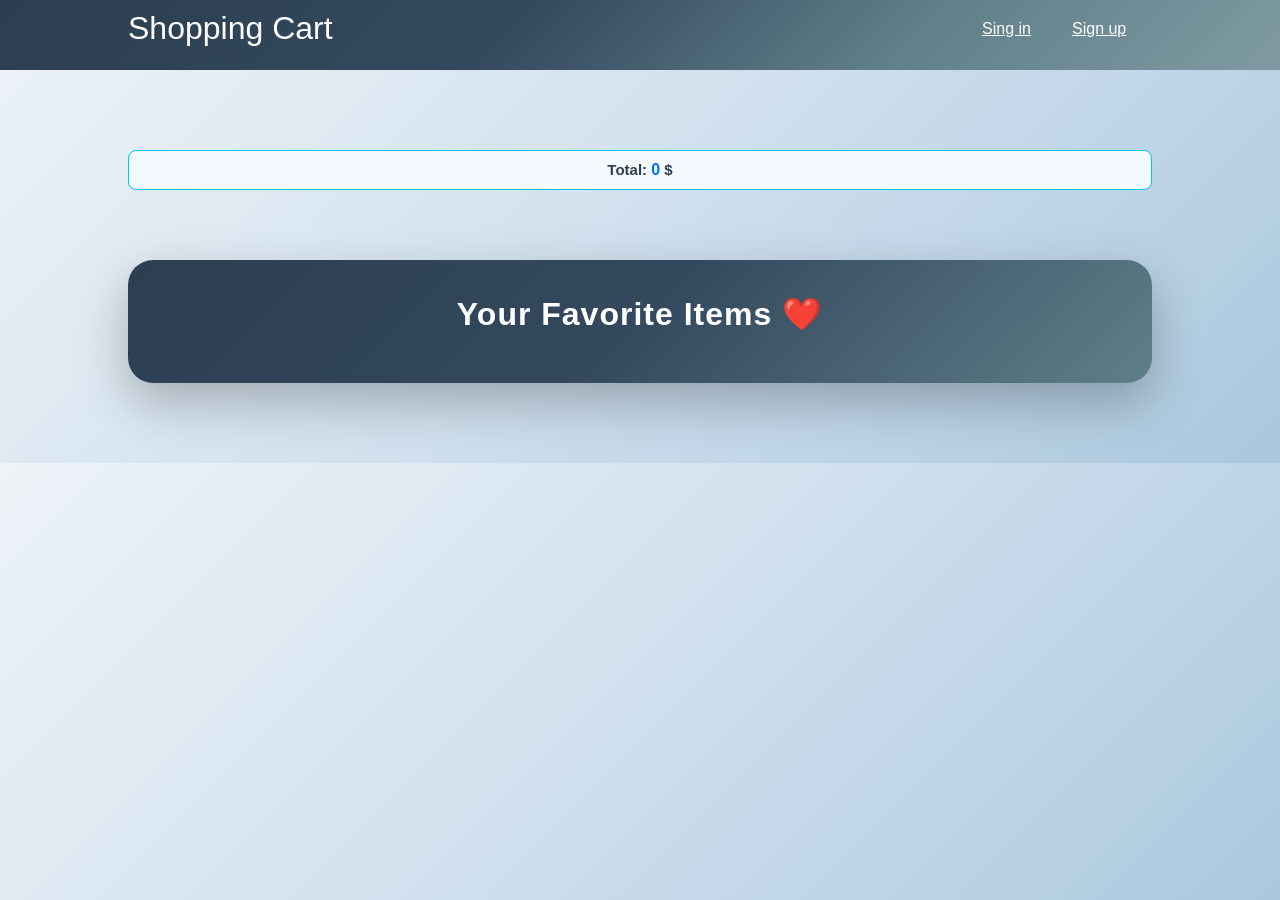
==== cartsproducts.html @ e79aaae5 "Java project" ====
<!DOCTYPE html>
<html lang="en">
<head>
    <meta charset="UTF-8">
    <meta name="viewport" content="width=device-width, initial-scale=1.0">
    <title>Document</title>
    <link rel="stylesheet" href="css/stylesheet.css"/>
    <link rel="stylesheet" href="css/all.css"/>
</head>
<body>
    <header>
         <div class="container">

             <div class="header-content">
                <a href="index.html" class="brand">Shopping Cart</a>

              <nav>
                  <ul id="links">
                      <li><a href="login.html">Sing in</a></li>
                      <li><a href="register.html">Sign up</a></li>
                  </ul>
                  <ul id="user_info">
                    <li><a href="#" id="user"></a></li>
                    <li class="shopping_cart" style="display: none;">
                        <i class="fas fa-shopping-cart"></i>
                        <span class="badge">0</span>

                        <div class="carts_products">
                            <p class="cart_title">Your Selection</p>
                             <div class="cart_items"></div>
                            <a href="cartsproducts.html">View All Products</a>
                        </div>
                    </li>
                    <li><a href="login.html" id="logout" style="margin: 0px 30px;">Log Out</a></li>
                  </ul>
              </nav>
             </div>
              
         </div>
    </header>




    <section class="home">
        <div class="container">
            <div class="products"> 

            </div>
            <div class="cart_total">
                 Total: <span id="total_price">0</span> $
            </div>
            <div class="fav_box">
                 <h2>Your Favorite Items ❤️</h2>
            </div>

<div class="products favorites_container"></div>
  </section>
















    <script src="https://cdn.jsdelivr.net/npm/jquery@3.5.1/dist/jquery.slim.min.js"></script>
    <script src="https://cdn.jsdelivr.net/npm/popper.js@1.16.1/dist/umd/popper.min.js"></script>
    <script src="https://cdn.jsdelivr.net/npm/bootstrap@4.6.1/dist/js/bootstrap.bundle.min.js"></script>
    <script src="js/cartsprouduct.js"></script>
    
</body>
</html>
---- css/stylesheet.css ----
* {
    margin: 0px;
    padding: 0px;
    box-sizing: border-box;
    
}
body{
    font-family: 'Franklin Gothic Medium', 'Arial Narrow', Arial, sans-serif;
    background: linear-gradient(
        135deg,
        #eef3f7 0%,
        #d6e4f0 40%,
        #c1d6e8 70%,
        #a9c7dd 100%
    );
}
.container {
    width: 80%;
    margin: auto;
}
header {
    height: 70px;
    background: linear-gradient(
        135deg,
        #2c3e50 0%,
        #34495e 40%,
        #5f7f89 70%,
        #7f9aa3 100%
    );
    padding: 10px 0;
}
.header-content{
    display: flex;
    justify-content: space-between;
    align-items: center;
}
.header-content  .brand {
    font-size: 32px;
    text-decoration: none;
    color: #fff;
}
nav ul {
    display: flex;
    list-style: none;
}
nav  li a {
    display: block;
    color: #fff;
    min-width: 80px;
    /* background-color: blue; */
    padding: 5px;
    margin: 0px 5px;
}

/* **********************form***************************** */


.section-form form  input[type="submit"]:hover {
    opacity: .5;
}

nav  ul#user_info {
    display: none;
}

.product_item {
    width: 300px;
    border: 1px solid #ddd;
    padding: 10px;
    
}

.product_item_img {
    width: 100%;
    height: 200px;      
    object-fit: cover;  
    display: block;
}
.color{
    width: 100%;
    height: 100vh;
    background:
        radial-gradient(circle at center, rgba(255,255,255,0.15) 0%, transparent 60%),
        linear-gradient(135deg, #2c3e50 0%, #34495e 40%, #5f7f89 70%, #7f9aa3 100%);
}

.section-form{
    min-width: 42%;
    min-height: 40%;
    margin: auto;
    border-radius: 30px;
    border: 1px solid #ddd;
    text-align: center;
    position: absolute;
    top: 50%;
    left: 50%;
    transform: translate(-50%,-50%);
    background-color: rgba(255, 255, 255, 0.08);
    backdrop-filter: blur(10px);
    box-shadow: 0 20px 40px rgba(0,0,0,0.3);
}
.section-form h2{
    font-size: 50px;
    letter-spacing: 2px;
    background: linear-gradient(90deg, #00c6ff, #0072ff);
    -webkit-background-clip: text;
    -webkit-text-fill-color: transparent;
    margin: 20px;
}
.section-form  form input {
    display:block;
    width:100%;
    margin: 10px 0px;
    height: 30px;
    border: 1px  solid #ddd;
    padding: 5px;
    font-family: 'Franklin Gothic Medium', 'Arial Narrow', Arial, sans-serif;
    outline: none;
}
nav li a{
    cursor: pointer;
    transition: 0.3s;
}

.color .section-form form p{
    margin-top: 20px;
    font-size: 18px;
    font-weight: 500;
}
.section-form form p a{
    text-decoration: none;
    color: #ffb703;         
    transition: 0.3s;
    display: inline-block;   
    font-weight: bold;
    margin-left: 2px;
    transition: all .5s;
}


.section-form form p a:hover{
    color: #00c6ff;
    text-decoration: underline;
    transform: scale(1.1);   
}

.carts_products {
    position: absolute;
    min-width:230px;
    transform: translate(0px,14px);
    right: 0px;
    background-color: #eaeaea;
    top: 56px;
    padding: 10px;
    border: 1px solid green;
    display: none;
}
.carts_products a {
   display: block;
   color: #000;
   margin: 4px 0;
   padding: 0;
   background-color: #00c6ff;
   color: #fff;
   text-align: center;
   text-decoration: none;
}
.shopping_cart{
    display: flex;
    justify-content: center;
    align-items: center;
    margin: 10px 15px;
    cursor: pointer;
}
.fas{
    font-size: 25px;
}
.badge{
    text-align: center;
    width: 20px;
    height: 20px;
    position: absolute;
    top: 2px;
    margin-left: 5px;
    background-color: red;
    border-radius: 50%;
}
nav ul {
    display: flex;
    align-items: center;
}

.product_item {
    width: 250px;
    margin-top: 5%;
    border-radius: 20px;
    overflow: hidden;
    border: none;
    background: #fff;
    box-shadow: 0 15px 30px rgba(0,0,0,0.1);
    transition: 0.3s;
}

.product_item:hover {
    transform: translateY(-8px);
    box-shadow: 0 20px 40px rgba(0,0,0,0.2);
}


.product_item_desc h2 {
    font-size: 20px;
    margin-bottom: 8px;
    color: #2c3e50;
}

.product_item_desc p {
    font-size: 14.5px;
    color: #555;
    margin-bottom: 8px;
}

.product_item_desc span {
    font-size: 14px;
    color: #0072ff;
    font-weight: bold;
}

.fav {
    font-size: 20px;
    cursor: pointer;
    transition: 0.3s;
    color: #888;
}

.fav:hover {
    color: red;
    transform: scale(1.2);
}



.add_to_cart {
    background: linear-gradient(90deg, #00c6ff, #0072ff);
    border: none;
    padding: 8px 15px;
    border-radius: 25px;
    color: #fff;
    cursor: pointer;
    font-weight: bold;
    transition: 0.3s;
}

.add_to_cart:hover {
    transform: scale(1.05);
    box-shadow: 0 5px 15px rgba(0,114,255,0.4);
}


.product_item_action {
    display: flex;
    justify-content: space-between;
    align-items: center;
    margin-top: 10px;
    
}

/* .products {
    width: 80%;
    display: grid;
    grid-template-columns: repeat(3, 1fr);
    gap: 50px;
    margin: 80px auto;

} */


.products {
    width: 100%;
    display: grid;
    grid-template-columns: repeat(auto-fit, minmax(300px, 1fr));
    gap: 30px;
    margin: 40px auto;
}
.product_item {
    width: 100%;
}
.carts_products div p{
    margin: 10px 0px;
}


.cart_items {
    max-height: 180px;
    overflow-y: auto;
    margin-bottom: 10px;
    
}

.cart_items p {
    margin: 6px 0;
    padding: 6px 10px;
    background: #f4f9ff;
    border-radius: 6px;
    font-size: 14px;
    transition: 0.3s;
}

.cart_items p:hover {
    background: #e1f0ff;
    cursor: pointer;
}
.cart_title {
    text-align: center;
    font-size: 18px;
    font-weight: bold;
    margin-bottom: 12px;
    padding-bottom: 8px;
    border-bottom: 2px solid #00c6ff;
    background: linear-gradient(90deg,#00c6ff,#0072ff);
    -webkit-background-clip: text;
    -webkit-text-fill-color: transparent;
    
}
.carts_products a {
    display: block;
    margin-top: 15px;
    padding: 10px;
    text-align: center;
    text-decoration: none;
    font-weight: 600;
    font-size: 14px;
    background: linear-gradient(90deg,#00c6ff,#0072ff);
    color: #fff;

    border-radius: 10px;
    transition: 0.3s ease;
}
.carts_products a:hover {
    transform: scale(1.05);
    box-shadow: 0 8px 20px rgba(0,114,255,0.4);
}
#user {
    padding: 6px 14px;
    border-radius: 20px;
    background: rgba(255,255,255,0.15);
    backdrop-filter: blur(5px);
    font-weight: 600;
    font-size: 16px;
    letter-spacing: 0.5px;
    text-decoration: none;
    color: #fff;
    transition: 0.3s;
}
#user:hover {
    background: rgba(255,255,255,0.25);
    transform: scale(1.05);
}

#logout {
    padding: 6px 14px;
    border-radius: 20px;
    background: #ff4d4d;
    color: #fff;
    font-weight: 600;
    font-size: 14px;
    transition: 0.3s;
    text-decoration: none;
}
#logout:hover {
    background: #ff4d4d;
    color: #fff;
    box-shadow: 0 5px 15px rgba(255,0,0,0.4);
    transform: scale(1.05);
    
}
.search_container {
    width: 60%;
    margin: 60px auto 20px ;
    text-align: center;
}

.search_title {
    font-size: 30px;
    margin-bottom: 20px;
    font-weight: 700;
    background: linear-gradient(#00c6ff,#0072ff);
    -webkit-background-clip: text;
    -webkit-text-fill-color: transparent;
}

.search_box {
    display: flex;
    justify-content: center;
    gap: 10px;
}

#search_input {
    width: 60%;
    padding: 12px 15px;
    border-radius: 25px;
    border: 1px solid #ddd;
    outline: none;
    font-size: 14px;
    transition: 0.3s;
}

/* #search_input:focus {
    border-color: #0072ff;
    box-shadow: 0 0 10px rgba(0,114,255,0.3);
} */

#search_btn {
    padding: 12px 25px;
    border-radius: 25px;
    border: none;
    cursor: pointer;
    font-weight: 600;
    color: #fff;
    background: linear-gradient(#00c6ff,#0072ff);
    transition: 0.3s;
}

#search_btn:hover {
    transform: scale(1.05);
    box-shadow: 0 8px 20px rgba(0,114,255,0.4);
}

.cart_total {
    margin-top: 10px;
    padding: 10px;
    background: #f4f9ff;
    border-radius: 8px;
    font-weight: bold;
    text-align: center;
    font-size: 15px;
    color: #2c3e50;
    border: 1px solid #00c6ff;
}

#total_price {
    color: #0072ff;
    font-size: 16px;
}


.fav_box{
    width: 100%;
    margin: 70px auto 40px auto;
    padding: 35px 20px;
    border-radius: 25px;
    background: linear-gradient(135deg, #2c3e50, #34495e, #5f7f89);
    box-shadow: 0 20px 50px rgba(0,0,0,0.25);
    text-align: center;
    position: relative;
    overflow: hidden;
}



.fav_box h2{
    font-size: 32px;
    font-weight: 700;
    color: #ffffff;
    letter-spacing: 1px;
    margin-bottom: 15px;
}
.red-heart{
    color: red;
    font-size: 20px;
    cursor: pointer;
    transition: 0.3s;
}
.price_row{
    display: flex;
    justify-content: space-between;
    align-items: center;
}

.price_row span{
    font-size: 14px;
    color: #0072ff;
    font-weight: bold;
}

.red-heart{
    color: red;
    cursor: pointer;
    transition: 0.3s;
}

.red-heart:hover{
    transform: scale(1.2);
}
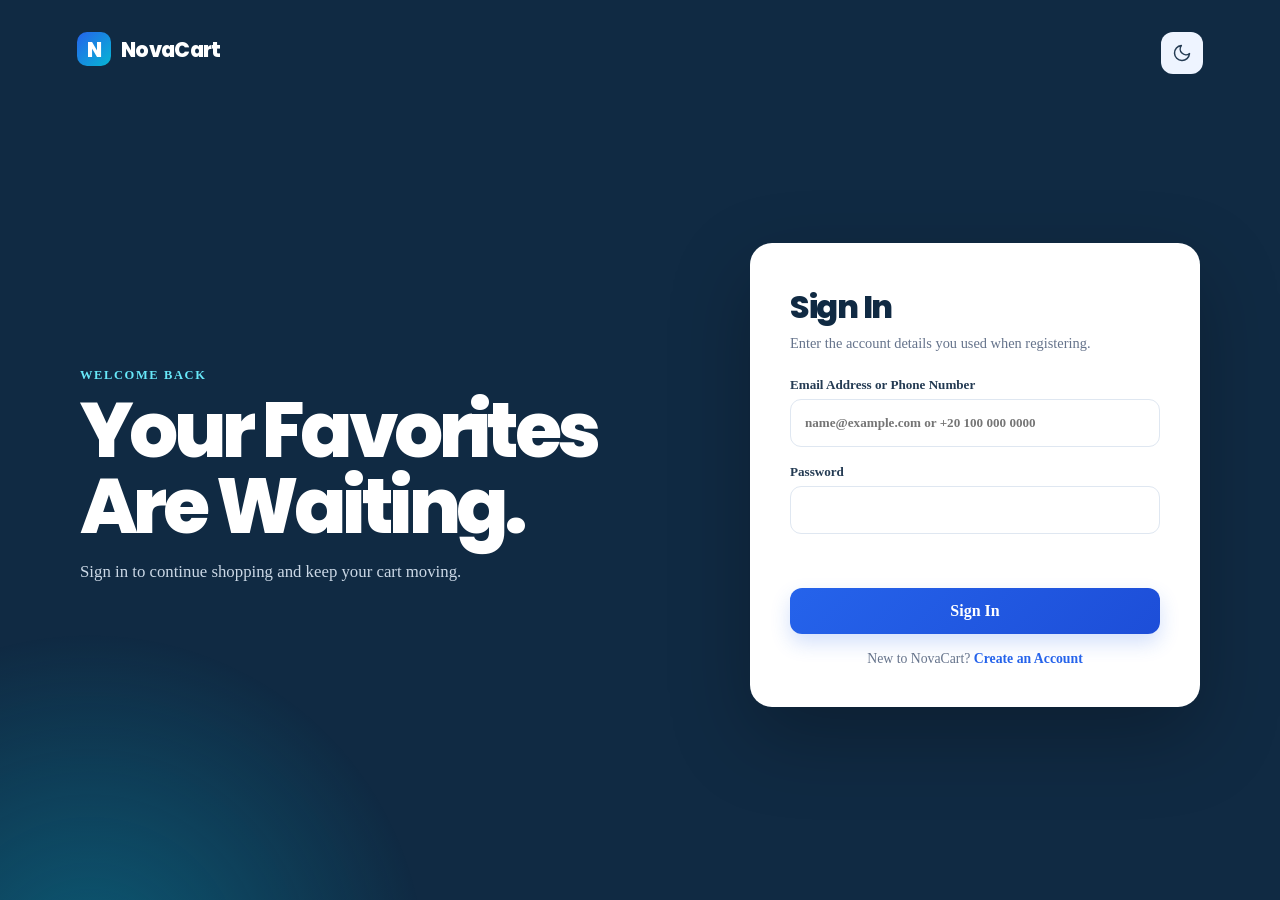
==== commit c64cbd8c: "Add professional dark mode and UI improvements" ====
--- a/cartsproducts.html
+++ b/cartsproducts.html
@@ -3,79 +3,43 @@
 <head>
     <meta charset="UTF-8">
     <meta name="viewport" content="width=device-width, initial-scale=1.0">
-    <title>Document</title>
-    <link rel="stylesheet" href="css/stylesheet.css"/>
-    <link rel="stylesheet" href="css/all.css"/>
+    <title>Your cart | NovaCart</title>
+    <link rel="stylesheet" href="css/stylesheet.css">
+    <script>!function(){try{"dark"===localStorage.getItem("novacart-theme")&&document.documentElement.setAttribute("data-theme","dark")}catch(e){}}();</script>
 </head>
 <body>
-    <header>
-         <div class="container">
-
-             <div class="header-content">
-                <a href="index.html" class="brand">Shopping Cart</a>
-
-              <nav>
-                  <ul id="links">
-                      <li><a href="login.html">Sing in</a></li>
-                      <li><a href="register.html">Sign up</a></li>
-                  </ul>
-                  <ul id="user_info">
-                    <li><a href="#" id="user"></a></li>
-                    <li class="shopping_cart" style="display: none;">
-                        <i class="fas fa-shopping-cart"></i>
-                        <span class="badge">0</span>
-
-                        <div class="carts_products">
-                            <p class="cart_title">Your Selection</p>
-                             <div class="cart_items"></div>
-                            <a href="cartsproducts.html">View All Products</a>
-                        </div>
-                    </li>
-                    <li><a href="login.html" id="logout" style="margin: 0px 30px;">Log Out</a></li>
-                  </ul>
-              </nav>
-             </div>
-              
-         </div>
+    <header class="site-header">
+        <div class="container header-content">
+            <a href="index.html" class="brand"><span>N</span>NovaCart</a>
+            <nav aria-label="Main navigation">
+                <ul id="links"><li><a href="login.html">Sign In</a></li><li><a class="button button-small" href="register.html">Create Account</a></li></ul>
+                <ul id="user_info" hidden><li><span class="user-greeting">Hello, <b id="user"></b></span></li><li><a href="wishlist.html">Wishlist</a></li><li><a href="#" id="logout">Log Out</a></li></ul>
+                <button type="button" id="theme_toggle" class="theme-toggle" aria-label="Switch to dark mode" aria-pressed="false"><svg class="icon-moon" aria-hidden="true" viewBox="0 0 24 24"><path d="M21 12.79A9 9 0 1 1 11.21 3 7 7 0 0 0 21 12.79z"/></svg><svg class="icon-sun" aria-hidden="true" viewBox="0 0 24 24"><circle cx="12" cy="12" r="5"/><path d="M12 1v2M12 21v2M4.22 4.22l1.42 1.42M18.36 18.36l1.42 1.42M1 12h2M21 12h2M4.22 19.78l1.42-1.42M18.36 5.64l1.42-1.42"/></svg></button>
+                <div class="shopping_cart"><a class="cart-button" href="cartsproducts.html" aria-label="View cart"><svg aria-hidden="true" viewBox="0 0 24 24"><path d="M3 3h2l2.1 10.1a2 2 0 0 0 2 1.6h7.8a2 2 0 0 0 2-1.6L20 7H6M9 20a1 1 0 1 0 0-2 1 1 0 0 0 0 2Zm8 0a1 1 0 1 0 0-2 1 1 0 0 0 0 2Z"/></svg><span class="badge">0</span></a></div>
+            </nav>
+        </div>
     </header>
 
-
-
-
-    <section class="home">
-        <div class="container">
-            <div class="products"> 
-
-            </div>
-            <div class="cart_total">
-                 Total: <span id="total_price">0</span> $
-            </div>
-            <div class="fav_box">
-                 <h2>Your Favorite Items ❤️</h2>
-            </div>
-
-<div class="products favorites_container"></div>
-  </section>
-
-
-
-
-
-
-
-
-
-
-
-
-
-
-
-
-    <script src="https://cdn.jsdelivr.net/npm/jquery@3.5.1/dist/jquery.slim.min.js"></script>
-    <script src="https://cdn.jsdelivr.net/npm/popper.js@1.16.1/dist/umd/popper.min.js"></script>
-    <script src="https://cdn.jsdelivr.net/npm/bootstrap@4.6.1/dist/js/bootstrap.bundle.min.js"></script>
+    <main class="container page-main">
+        <div class="page-heading"><span class="eyebrow">Review Your Order</span><h1>Shopping Cart</h1><p>Adjust quantities or remove items before checkout.</p></div>
+        <div class="cart-layout">
+            <section id="cart_items_page" class="cart-list" aria-label="Cart items"></section>
+            <aside class="order-summary">
+                <h2>Order Summary</h2>
+                <div><span>Subtotal</span><strong id="summary_subtotal">EGP 0</strong></div>
+                <div><span>Delivery</span><strong id="summary_shipping">Free</strong></div>
+                <div class="summary-total"><span>Total</span><strong id="summary_total">EGP 0</strong></div>
+                <a id="checkout_link" class="button button-full" href="checkout.html">Proceed to Checkout</a>
+                <a class="text-link" href="index.html">← Continue shopping</a>
+            </aside>
+        </div>
+        <section class="favorites-section">
+            <div class="section-heading"><div><span class="eyebrow">Saved for Later</span><h2>Your Favorites</h2></div></div>
+            <div id="favorites_container" class="products"></div>
+        </section>
+    </main>
+    <script src="js/store.js"></script>
     <script src="js/cartsprouduct.js"></script>
-    
+    <script src="js/theme.js"></script>
 </body>
-</html>+</html>
--- a/css/stylesheet.css
+++ b/css/stylesheet.css
@@ -1,494 +1,2476 @@
+@import url("https://fonts.googleapis.com/css2?family=Inter:wght@400;500;600;700;800&family=Poppins:wght@600;700;800&display=swap");
+
+/* ==========================================================================
+   Design tokens
+   ========================================================================== */
+body{
+    font-family: "Inter", sans-serif;
+}
+
+h1,h2,h3,h4,h5,h6{
+    font-family: "Manrope", sans-serif;
+    font-weight: 800;
+}
+:root {
+    /* Color palette */
+    --color-navy: #102a43;
+    --color-navy-light: #243b53;
+    --color-blue: #2563eb;
+    --color-blue-dark: #1d4ed8;
+    --color-cyan: #06b6d4;
+    --color-cream: #f8fafc;
+    --color-white: #ffffff;
+    --color-text: #172033;
+    --color-muted: #65738b;
+    --color-border: #dfe7f1;
+    --color-success: #15803d;
+    --color-danger: #c24141;
+    --color-rating: #b7791f;
+    --color-footer: #0b1f33;
+    --color-light-blue: #eef4ff;
+    --color-image-background: #eaf0f6;
+    --color-subtle-background: #f4f7fa;
+    --color-subtle-border: #edf2f7;
+
+    /* Spacing scale */
+    --space-1: 4px;
+    --space-2: 8px;
+    --space-3: 12px;
+    --space-4: 16px;
+    --space-5: 20px;
+    --space-6: 24px;
+    --space-7: 28px;
+    --space-8: 32px;
+    --space-10: 40px;
+    --space-20: 80px;
+
+    /* Border radii */
+    --radius-xs: 7px;
+    --radius-control: 9px;
+    --radius-sm: 10px;
+    --radius-field: 11px;
+    --radius-md: 12px;
+    --radius-lg: 16px;
+    --radius-card: 18px;
+    --radius-wide: 20px;
+    --radius-auth: 22px;
+    --radius-xl: 24px;
+    --radius-pill: 999px;
+
+    /* Effects */
+    --shadow-card: 0 8px 28px rgba(15, 42, 67, 0.05);
+    --shadow-elevated: 0 18px 50px rgba(15, 42, 67, 0.1);
+    --shadow-button: 0 9px 20px rgba(37, 99, 235, 0.2);
+    --shadow-button-hover: 0 13px 25px rgba(37, 99, 235, 0.25);
+    --transition-fast: 0.2s ease;
+    --transition-medium: 0.25s ease;
+}
+
+/* ==========================================================================
+   Reset and base styles
+   ========================================================================== */
 
 * {
-    margin: 0px;
-    padding: 0px;
     box-sizing: border-box;
-    
-}
-body{
-    font-family: 'Franklin Gothic Medium', 'Arial Narrow', Arial, sans-serif;
-    background: linear-gradient(
-        135deg,
-        #eef3f7 0%,
-        #d6e4f0 40%,
-        #c1d6e8 70%,
-        #a9c7dd 100%
-    );
-}
+    margin: 0;
+    padding: 0;
+}
+
+[hidden] {
+    display: none !important;
+}
+
+html {
+    scroll-behavior: smooth;
+}
+
+body {
+    min-height: 100vh;
+    font-family: Inter, ui-sans-serif, system-ui, -apple-system, BlinkMacSystemFont, "Segoe UI", sans-serif;
+    line-height: 1.6;
+    color: var(--color-text);
+    background: var(--color-cream);
+}
+
+h1,
+h2,
+h3,
+h4,
+h5,
+h6,
+.brand {
+    font-family: Poppins, Inter, ui-sans-serif, system-ui, sans-serif;
+    letter-spacing: -0.025em;
+}
+
+body,
+button,
+input,
+select {
+    font: inherit;
+}
+
+button,
+a {
+    -webkit-tap-highlight-color: transparent;
+}
+
+a {
+    color: inherit;
+    text-decoration: none;
+}
+
+img {
+    display: block;
+    max-width: 100%;
+}
+
+button {
+    cursor: pointer;
+}
+
+:focus-visible {
+    outline: 3px solid rgba(37, 99, 235, 0.35);
+    outline-offset: 3px;
+}
+
 .container {
-    width: 80%;
-    margin: auto;
-}
-header {
-    height: 70px;
-    background: linear-gradient(
-        135deg,
-        #2c3e50 0%,
-        #34495e 40%,
-        #5f7f89 70%,
-        #7f9aa3 100%
-    );
-    padding: 10px 0;
-}
-.header-content{
-    display: flex;
+    width: min(1180px, calc(100% - 40px));
+    margin-inline: auto;
+}
+
+.sr-only {
+    position: absolute;
+    width: 1px;
+    height: 1px;
+    overflow: hidden;
+    clip: rect(0, 0, 0, 0);
+}
+
+/* ==========================================================================
+   Shared components
+   ========================================================================== */
+
+.button {
+    display: inline-flex;
+    align-items: center;
+    justify-content: center;
+    min-height: 46px;
+    padding: 11px var(--space-5);
+    font-weight: 750;
+    color: var(--color-white);
+    background: linear-gradient(135deg, var(--color-blue), var(--color-blue-dark));
+    border: 0;
+    border-radius: var(--radius-md);
+    box-shadow: var(--shadow-button);
+    transition:
+        transform var(--transition-fast),
+        box-shadow var(--transition-fast),
+        opacity var(--transition-fast);
+}
+
+.button:hover {
+    box-shadow: var(--shadow-button-hover);
+    transform: translateY(-2px);
+}
+
+.button-small {
+    min-height: 39px;
+    padding: var(--space-2) 14px;
+    font-size: 0.88rem;
+    border-radius: var(--radius-sm);
+}
+
+.button-small:hover {
+    color: var(--color-white);
+}
+
+.button-large {
+    min-height: 54px;
+    padding: 14px var(--space-6);
+}
+
+.button-full {
+    width: 100%;
+}
+
+.button-secondary {
+    color: var(--color-blue);
+    background: var(--color-white);
+    border: 1px solid #bcd0fa;
+    box-shadow: none;
+}
+
+.button.disabled {
+    pointer-events: none;
+    opacity: 0.5;
+}
+
+.text-link {
+    font-weight: 700;
+    color: var(--color-blue);
+}
+
+.eyebrow {
+    display: block;
+    margin-bottom: 10px;
+    font-size: 0.78rem;
+    font-weight: 850;
+    letter-spacing: 0.13em;
+    text-transform: uppercase;
+    color: var(--color-blue);
+}
+
+input,
+select {
+    width: 100%;
+    min-height: 48px;
+    padding: 11px 14px;
+    color: var(--color-text);
+    background: var(--color-white);
+    border: 1px solid var(--color-border);
+    border-radius: var(--radius-field);
+    outline: none;
+    transition:
+        border var(--transition-fast),
+        box-shadow var(--transition-fast);
+}
+
+input:focus,
+select:focus {
+    border-color: var(--color-blue);
+    box-shadow: 0 0 0 4px rgba(37, 99, 235, 0.1);
+}
+
+.empty-state {
+    grid-column: 1 / -1;
+    padding: 70px 30px;
+    text-align: center;
+    background: var(--color-white);
+    border: 1px dashed #cbd5e1;
+    border-radius: var(--radius-card);
+}
+
+.empty-state h2,
+.empty-state h3 {
+    margin-bottom: 7px;
+    color: var(--color-navy);
+}
+
+.empty-state p {
+    margin-bottom: 22px;
+    color: var(--color-muted);
+}
+
+.empty-state.compact {
+    padding: 35px;
+}
+
+.empty-state.compact p {
+    margin: 0;
+}
+
+/* ==========================================================================
+   Header and navigation
+   ========================================================================== */
+
+.site-header {
+    position: sticky;
+    z-index: 50;
+    top: 0;
+    background: rgba(255, 255, 255, 0.92);
+    border-bottom: 1px solid rgba(223, 231, 241, 0.8);
+    backdrop-filter: blur(16px);
+}
+
+.header-content {
+    display: flex;
+    align-items: center;
     justify-content: space-between;
+    min-height: 74px;
+    gap: var(--space-6);
+}
+
+.brand {
+    display: inline-flex;
     align-items: center;
-}
-.header-content  .brand {
-    font-size: 32px;
-    text-decoration: none;
-    color: #fff;
-}
+    gap: 10px;
+    font-size: 1.28rem;
+    font-weight: 800;
+    letter-spacing: -0.03em;
+    color: var(--color-navy);
+}
+
+.brand span {
+    display: grid;
+    place-items: center;
+    width: 34px;
+    height: 34px;
+    color: var(--color-white);
+    background: linear-gradient(135deg, var(--color-blue), var(--color-cyan));
+    border-radius: var(--radius-sm);
+}
+
+nav,
 nav ul {
     display: flex;
+    align-items: center;
+    gap: var(--space-5);
+}
+
+nav ul {
     list-style: none;
 }
-nav  li a {
-    display: block;
-    color: #fff;
-    min-width: 80px;
-    /* background-color: blue; */
-    padding: 5px;
-    margin: 0px 5px;
-}
-
-/* **********************form***************************** */
-
-
-.section-form form  input[type="submit"]:hover {
-    opacity: .5;
-}
-
-nav  ul#user_info {
-    display: none;
-}
-
-.product_item {
-    width: 300px;
-    border: 1px solid #ddd;
-    padding: 10px;
-    
-}
-
-.product_item_img {
-    width: 100%;
-    height: 200px;      
-    object-fit: cover;  
-    display: block;
-}
-.color{
-    width: 100%;
-    height: 100vh;
-    background:
-        radial-gradient(circle at center, rgba(255,255,255,0.15) 0%, transparent 60%),
-        linear-gradient(135deg, #2c3e50 0%, #34495e 40%, #5f7f89 70%, #7f9aa3 100%);
-}
-
-.section-form{
-    min-width: 42%;
-    min-height: 40%;
-    margin: auto;
-    border-radius: 30px;
-    border: 1px solid #ddd;
-    text-align: center;
-    position: absolute;
-    top: 50%;
-    left: 50%;
-    transform: translate(-50%,-50%);
-    background-color: rgba(255, 255, 255, 0.08);
-    backdrop-filter: blur(10px);
-    box-shadow: 0 20px 40px rgba(0,0,0,0.3);
-}
-.section-form h2{
-    font-size: 50px;
-    letter-spacing: 2px;
-    background: linear-gradient(90deg, #00c6ff, #0072ff);
-    -webkit-background-clip: text;
-    -webkit-text-fill-color: transparent;
-    margin: 20px;
-}
-.section-form  form input {
-    display:block;
-    width:100%;
-    margin: 10px 0px;
-    height: 30px;
-    border: 1px  solid #ddd;
-    padding: 5px;
-    font-family: 'Franklin Gothic Medium', 'Arial Narrow', Arial, sans-serif;
-    outline: none;
-}
-nav li a{
-    cursor: pointer;
-    transition: 0.3s;
-}
-
-.color .section-form form p{
-    margin-top: 20px;
-    font-size: 18px;
-    font-weight: 500;
-}
-.section-form form p a{
-    text-decoration: none;
-    color: #ffb703;         
-    transition: 0.3s;
-    display: inline-block;   
-    font-weight: bold;
-    margin-left: 2px;
-    transition: all .5s;
-}
-
-
-.section-form form p a:hover{
-    color: #00c6ff;
-    text-decoration: underline;
-    transform: scale(1.1);   
+
+nav a {
+    font-size: 0.92rem;
+    font-weight: 650;
+    color: var(--color-navy-light);
+}
+
+nav a:hover {
+    color: var(--color-blue);
+}
+
+.user-greeting {
+    font-size: 0.9rem;
+    white-space: nowrap;
+    color: var(--color-muted);
+}
+
+.shopping_cart {
+    position: relative;
+}
+
+.cart-button {
+    display: inline-flex;
+    align-items: center;
+    min-height: 42px;
+    gap: var(--space-2);
+    padding: var(--space-2) 14px;
+    font-weight: 750;
+    color: var(--color-navy);
+    background: var(--color-light-blue);
+    border: 0;
+    border-radius: var(--radius-md);
+    transition: color var(--transition-fast), background var(--transition-fast), transform var(--transition-fast);
+}
+
+.cart-button:hover {
+    color: var(--color-blue);
+    background: #e0eaff;
+    transform: translateY(-1px);
+}
+
+.cart-button svg {
+    width: 22px;
+    height: 22px;
+    fill: none;
+    stroke: currentColor;
+    stroke-linecap: round;
+    stroke-linejoin: round;
+    stroke-width: 1.8;
+}
+
+.badge {
+    display: grid;
+    place-items: center;
+    min-width: 23px;
+    height: 23px;
+    padding-inline: 5px;
+    font-size: 0.75rem;
+    color: var(--color-white);
+    background: var(--color-blue);
+    border-radius: var(--radius-pill);
 }
 
 .carts_products {
     position: absolute;
-    min-width:230px;
-    transform: translate(0px,14px);
-    right: 0px;
-    background-color: #eaeaea;
-    top: 56px;
-    padding: 10px;
-    border: 1px solid green;
-    display: none;
-}
-.carts_products a {
-   display: block;
-   color: #000;
-   margin: 4px 0;
-   padding: 0;
-   background-color: #00c6ff;
-   color: #fff;
-   text-align: center;
-   text-decoration: none;
-}
-.shopping_cart{
+    top: calc(100% + 13px);
+    right: 0;
+    width: min(350px, calc(100vw - 30px));
+    padding: 18px;
+    visibility: hidden;
+    opacity: 0;
+    background: var(--color-white);
+    border: 1px solid var(--color-border);
+    border-radius: var(--radius-lg);
+    box-shadow: var(--shadow-elevated);
+    transform: translateY(-8px);
+    transition: var(--transition-fast);
+}
+
+.carts_products.open {
+    visibility: visible;
+    opacity: 1;
+    transform: translateY(0);
+}
+
+.mini-cart-header,
+.mini-cart-item {
+    display: flex;
+    justify-content: space-between;
+    gap: var(--space-4);
+}
+
+.mini-cart-header {
+    padding-bottom: var(--space-3);
+    border-bottom: 1px solid var(--color-border);
+}
+
+.mini-cart-item {
+    padding: 10px 0;
+    font-size: 0.88rem;
+    color: var(--color-muted);
+    border-bottom: 1px solid var(--color-subtle-border);
+}
+
+.empty-mini-cart {
+    padding: var(--space-5) 0;
+    text-align: center;
+    color: var(--color-muted);
+}
+
+.carts_products .button {
+    width: 100%;
+    margin-top: 14px;
+}
+.cart_items{
+    max-height: 320px;
+    overflow-y: auto;
+    overflow-x: hidden;
+    display: flex;
+    flex-direction: column;
+    gap: 10px;
+}
+
+.carts_products{
+    max-height: 450px;
+}
+
+/* ==========================================================================
+   Hero
+   ========================================================================== */
+
+.hero {
+    position: relative;
+    overflow: hidden;
+    color: var(--color-white);
+    background: var(--color-navy);
+}
+
+.hero::after {
+    content: "";
+    position: absolute;
+    top: -280px;
+    right: -140px;
+    width: 540px;
+    height: 540px;
+    background: radial-gradient(circle, rgba(6, 182, 212, 0.35), transparent 68%);
+}
+
+.hero-content {
+    position: relative;
+    z-index: 1;
+    display: grid;
+    grid-template-columns: 1.4fr 0.7fr;
+    align-items: center;
+    min-height: 520px;
+    gap: var(--space-20);
+    padding-block: var(--space-20);
+}
+
+.hero h1 {
+    max-width: 780px;
+    margin-bottom: var(--space-5);
+    font-family: Poppins, Inter, sans-serif;
+    font-size: clamp(2.75rem, 5.4vw, 5rem);
+    font-weight: 800;
+    line-height: 1.04;
+    letter-spacing: -0.05em;
+}
+
+.hero h1 span {
+    color: #a5f3fc;
+}
+
+.hero h1{
+    font-family: "Poppins", sans-serif;
+    font-size: clamp(3.3rem, 6vw, 5.8rem);
+    font-weight: 800;
+    line-height: .95;
+    letter-spacing: -3px;
+    color: #fff;
+    margin-bottom: 22px;
+    text-wrap: balance;
+}
+
+.hero h1 span{
+    display: inline-block;
+    color: #4fd8ff;
+    font-weight: 800;
+}
+
+.hero p{
+    max-width: 620px;
+    font-size: 1.12rem;
+    line-height: 1.8;
+    color: rgba(255,255,255,.82);
+    font-weight: 400;
+}
+.hero .eyebrow {
+    color: #67e8f9;
+}
+
+.hero-trust {
+    display: flex;
+    flex-wrap: wrap;
+    gap: var(--space-5);
+    margin-top: var(--space-7);
+    font-size: 0.85rem;
+    color: #cbd8e6;
+}
+
+.hero-card {
+    padding: var(--space-8);
+    background: linear-gradient(145deg, rgba(255, 255, 255, 0.14), rgba(255, 255, 255, 0.05));
+    border: 1px solid rgba(255, 255, 255, 0.2);
+    border-radius: var(--radius-xl);
+    backdrop-filter: blur(10px);
+}
+
+.hero-card > span {
+    display: inline-block;
+    padding: 5px 10px;
+    font-size: 0.72rem;
+    font-weight: 800;
+    text-transform: uppercase;
+    color: #a5f3fc;
+    background: rgba(6, 182, 212, 0.15);
+    border-radius: var(--radius-wide);
+}
+
+.hero-card > strong {
+    display: block;
+    margin-top: var(--space-6);
+    font-size: 1.7rem;
+}
+
+.hero-card p {
+    margin: var(--space-2) 0 var(--space-7);
+    font-size: 0.95rem;
+}
+
+.hero-stat {
+    display: flex;
+    align-items: center;
+    gap: var(--space-3);
+    padding-top: var(--space-5);
+    border-top: 1px solid rgba(255, 255, 255, 0.15);
+}
+
+.hero-stat b {
+    font-size: 2.1rem;
+}
+
+.hero-stat small {
+    line-height: 1.25;
+    color: #cbd8e6;
+}
+
+/* ==========================================================================
+   Product catalog and cards
+   ========================================================================== */
+
+.shop-section,
+.page-main {
+    padding-block: 70px 90px;
+}
+
+.section-heading {
+    display: flex;
+    align-items: end;
+    justify-content: space-between;
+    gap: 25px;
+    margin-bottom: var(--space-7);
+}
+
+.section-heading h2,
+.page-heading h1 {
+    font-size: clamp(1.9rem, 4vw, 2.8rem);
+    line-height: 1.15;
+    letter-spacing: -0.04em;
+    color: var(--color-navy);
+}
+
+.result-count,
+.page-heading p {
+    color: var(--color-muted);
+}
+
+.filters {
+    display: grid;
+    grid-template-columns: 1fr 220px 220px;
+    gap: var(--space-3);
+    margin-bottom: 30px;
+}
+
+.products {
+    display: grid;
+    grid-template-columns: repeat(3, minmax(0, 1fr));
+    gap: var(--space-6);
+}
+
+.product-card {
+    overflow: hidden;
+    background: var(--color-white);
+    border: 1px solid var(--color-border);
+    border-radius: var(--radius-card);
+    box-shadow: var(--shadow-card);
+    transition:
+        transform var(--transition-medium),
+        box-shadow var(--transition-medium);
+}
+
+.product-card:hover {
+    box-shadow: var(--shadow-elevated);
+    transform: translateY(-5px);
+}
+
+.product-image-link {
+    position: relative;
+    display: block;
+    overflow: hidden;
+    aspect-ratio: 1.35;
+    background: var(--color-image-background);
+}
+
+.product-image-link img {
+    width: 100%;
+    height: 100%;
+    object-fit: cover;
+    transition: transform 0.45s;
+}
+
+.product-card:hover img {
+    transform: scale(1.04);
+}
+
+.product-category {
+    position: absolute;
+    top: 14px;
+    left: 14px;
+    padding: 5px 10px;
+    font-size: 0.72rem;
+    font-weight: 800;
+    color: var(--color-navy);
+    background: rgba(255, 255, 255, 0.88);
+    border-radius: 30px;
+    backdrop-filter: blur(8px);
+}
+
+.product-card-body {
+    padding: var(--space-5);
+}
+
+.rating {
+    margin-bottom: 7px;
+    font-size: 0.8rem;
+    font-weight: 750;
+    color: var(--color-rating);
+}
+
+.product-card h3 {
+    margin-bottom: var(--space-2);
+    font-size: 1.12rem;
+    line-height: 1.3;
+    color: var(--color-navy);
+}
+
+.product-card h3 a:hover {
+    color: var(--color-blue);
+}
+
+.product-card-body > p {
+    display: -webkit-box;
+    min-height: 69px;
+    overflow: hidden;
+    font-size: 0.88rem;
+    color: var(--color-muted);
+    -webkit-box-orient: vertical;
+    -webkit-line-clamp: 3;
+}
+
+.product-card-footer {
+    display: flex;
+    align-items: center;
+    justify-content: space-between;
+    gap: var(--space-3);
+    margin-top: 18px;
+    padding-top: var(--space-4);
+    border-top: 1px solid var(--color-subtle-border);
+}
+
+.product-card-footer > strong {
+    font-size: clamp(1.28rem, 2vw, 1.45rem);
+    line-height: 1.15;
+    color: var(--color-navy);
+}
+
+.card-actions {
+    display: flex;
+    gap: var(--space-2);
+}
+
+.icon-button {
+    width: 40px;
+    height: 40px;
+    font-size: 1.15rem;
+    color: #8a97a9;
+    background: var(--color-subtle-background);
+    border: 0;
+    border-radius: var(--radius-sm);
+}
+
+.icon-button.active,
+.icon-button:hover {
+    color: var(--color-danger);
+    background: #fff0f0;
+}
+
+/* ==========================================================================
+   Product details
+   ========================================================================== */
+
+.back-link {
+    display: inline-block;
+    margin-bottom: 30px;
+}
+
+.product-detail {
+    display: grid;
+    grid-template-columns: 1.02fr 0.98fr;
+    align-items: center;
+    gap: 65px;
+}
+
+.product-detail-image {
+    overflow: hidden;
+    aspect-ratio: 1;
+    background: var(--color-white);
+    border-radius: var(--radius-xl);
+    box-shadow: var(--shadow-elevated);
+}
+
+.product-detail-image img {
+    width: 100%;
+    height: 100%;
+    object-fit: cover;
+}
+
+.product-detail-info h1 {
+    margin: var(--space-3) 0 18px;
+    font-size: clamp(2.2rem, 5vw, 3.8rem);
+    line-height: 1.05;
+    letter-spacing: -0.05em;
+    color: var(--color-navy);
+}
+
+.product-detail-info > p {
+    font-size: 1.03rem;
+    color: var(--color-muted);
+}
+
+.detail-price {
+    display: block;
+    margin: 25px 0;
+    font-size: 1.8rem;
+    color: var(--color-blue);
+}
+
+.benefit-list {
+    display: grid;
+    gap: var(--space-2);
+    margin-bottom: var(--space-7);
+    font-size: 0.9rem;
+    color: var(--color-navy-light);
+    list-style: none;
+}
+
+.benefit-list li::before {
+    content: "\2713";
+    margin-right: 9px;
+    font-weight: 800;
+    color: var(--color-success);
+}
+
+.detail-actions {
+    display: flex;
+    flex-wrap: wrap;
+    align-items: end;
+    gap: 10px;
+}
+
+.detail-actions label {
+    width: 90px;
+    font-size: 0.78rem;
+    font-weight: 700;
+    color: var(--color-muted);
+}
+
+.related-section {
+    margin-top: var(--space-20);
+}
+
+/* ==========================================================================
+   Cart and wishlist
+   ========================================================================== */
+
+.page-heading {
+    margin-bottom: 38px;
+}
+
+.page-heading p {
+    margin-top: var(--space-2);
+}
+
+.cart-layout {
+    display: grid;
+    grid-template-columns: 1fr 340px;
+    align-items: start;
+    gap: 30px;
+}
+
+.cart-list {
+    display: grid;
+    gap: 14px;
+}
+
+.cart-line {
+    display: grid;
+    grid-template-columns: 110px 1fr auto auto auto;
+    align-items: center;
+    gap: var(--space-5);
+    padding: var(--space-4);
+    background: var(--color-white);
+    border: 1px solid var(--color-border);
+    border-radius: var(--radius-lg);
+}
+
+.cart-line img {
+    width: 110px;
+    height: 90px;
+    object-fit: cover;
+    border-radius: var(--radius-field);
+}
+
+.cart-line-info > span {
+    font-size: 0.72rem;
+    text-transform: uppercase;
+    color: var(--color-muted);
+}
+
+.cart-line-info h3 {
+    font-size: 1rem;
+    color: var(--color-navy);
+}
+
+.cart-line-info strong {
+    font-size: 0.88rem;
+    color: var(--color-blue);
+}
+
+.quantity-control {
+    display: flex;
+    align-items: center;
+    overflow: hidden;
+    border: 1px solid var(--color-border);
+    border-radius: var(--radius-control);
+}
+
+.quantity-control button {
+    width: 34px;
+    height: 36px;
+    font-size: 1.1rem;
+    color: var(--color-navy);
+    background: #f5f8fb;
+    border: 0;
+}
+
+.quantity-control span {
+    min-width: 30px;
+    font-weight: 750;
+    text-align: center;
+}
+
+.line-total {
+    white-space: nowrap;
+    color: var(--color-navy);
+}
+
+.remove-button {
+    font-size: 0.82rem;
+    font-weight: 700;
+    color: var(--color-danger);
+    background: none;
+    border: 0;
+}
+
+.order-summary {
+    position: sticky;
+    top: 100px;
+    padding: 26px;
+    background: var(--color-white);
+    border: 1px solid var(--color-border);
+    border-radius: var(--radius-card);
+    box-shadow: var(--shadow-elevated);
+}
+
+.order-summary h2 {
+    margin-bottom: var(--space-5);
+    font-size: 1.3rem;
+    color: var(--color-navy);
+}
+
+.order-summary > div {
+    display: flex;
+    justify-content: space-between;
+    gap: var(--space-5);
+    padding: 9px 0;
+    font-size: 0.92rem;
+    color: var(--color-muted);
+}
+
+.order-summary .summary-total {
+    margin: 14px 0 var(--space-5);
+    padding-top: 18px;
+    font-size: 1.08rem;
+    color: var(--color-navy);
+    border-top: 1px solid var(--color-border);
+}
+
+.order-summary .text-link {
+    display: block;
+    margin-top: 18px;
+    font-size: 0.86rem;
+    text-align: center;
+}
+
+.favorites-section {
+    margin-top: var(--space-20);
+}
+
+/* ==========================================================================
+   Authentication
+   ========================================================================== */
+
+.auth-page {
+    overflow-x: hidden;
+    background: var(--color-navy);
+}
+
+.auth-page::before {
+    content: "";
+    position: fixed;
+    bottom: -420px;
+    left: -260px;
+    width: 700px;
+    height: 700px;
+    background: radial-gradient(circle, rgba(6, 182, 212, 0.35), transparent 68%);
+}
+
+.auth-brand {
+    position: absolute;
+    z-index: 2;
+    top: var(--space-8);
+    left: clamp(24px, 6vw, 80px);
+    color: var(--color-white);
+}
+
+.auth-layout {
+    display: grid;
+    grid-template-columns: 1fr minmax(450px, 0.7fr);
+    align-items: center;
+    width: min(1120px, calc(100% - 48px));
+    min-height: 100vh;
+    gap: var(--space-20);
+    margin: auto;
+    padding: 110px 0 60px;
+}
+
+.auth-intro {
+    position: relative;
+    z-index: 1;
+    color: var(--color-white);
+}
+
+.auth-intro .eyebrow {
+    color: #67e8f9;
+}
+
+.auth-intro h1 {
+    max-width: 600px;
+    margin-bottom: 18px;
+    font-size: clamp(2.6rem, 6vw, 5.5rem);
+    line-height: 0.98;
+    letter-spacing: -0.06em;
+}
+
+.auth-intro p {
+    max-width: 520px;
+    font-size: 1.05rem;
+    color: #cbd8e6;
+}
+
+.section-form {
+    position: relative;
+    z-index: 1;
+    padding: var(--space-10);
+    background: var(--color-white);
+    border-radius: var(--radius-auth);
+    box-shadow: 0 30px 80px rgba(0, 0, 0, 0.25);
+}
+
+.section-form h2 {
+    font-size: 2rem;
+    letter-spacing: -0.04em;
+    color: var(--color-navy);
+}
+
+.section-form > p {
+    margin: var(--space-1) 0 25px;
+    font-size: 0.9rem;
+    color: var(--color-muted);
+}
+
+.section-form form {
+    display: grid;
+    gap: 17px;
+}
+
+.section-form label,
+.form-grid label {
+    font-size: 0.82rem;
+    font-weight: 750;
+    color: var(--color-navy-light);
+}
+
+.section-form label input,
+.form-grid label input,
+.form-grid label select {
+    margin-top: 6px;
+}
+
+.form-message {
+    min-height: 20px;
+    font-size: 0.82rem;
+}
+
+.form-message.error {
+    color: var(--color-danger);
+}
+
+.form-message.success {
+    color: var(--color-success);
+}
+
+.form-switch {
+    font-size: 0.86rem;
+    text-align: center;
+    color: var(--color-muted);
+}
+
+.form-switch a {
+    font-weight: 750;
+    color: var(--color-blue);
+}
+
+/* ==========================================================================
+   Checkout and order confirmation
+   ========================================================================== */
+
+.checkout-header {
+    padding: var(--space-5) 0;
+    background: var(--color-white);
+    border-bottom: 1px solid var(--color-border);
+}
+
+.checkout-header .container {
+    display: flex;
+    align-items: center;
+    justify-content: space-between;
+}
+
+.secure-label {
+    font-size: 0.82rem;
+    font-weight: 750;
+    color: var(--color-success);
+}
+
+.checkout-main {
+    padding-block: 50px 90px;
+}
+
+.checkout-layout {
+    display: grid;
+    grid-template-columns: 1fr 380px;
+    align-items: start;
+    gap: 35px;
+}
+
+.checkout-form {
+    display: grid;
+    gap: 18px;
+}
+
+.checkout-section {
+    display: grid;
+    grid-template-columns: 38px 1fr;
+    gap: var(--space-3) var(--space-4);
+    padding: var(--space-7);
+    background: var(--color-white);
+    border: 1px solid var(--color-border);
+    border-radius: var(--radius-card);
+}
+
+.step-number {
+    display: grid;
+    place-items: center;
+    width: 32px;
+    height: 32px;
+    font-weight: 800;
+    color: var(--color-white);
+    background: var(--color-blue);
+    border-radius: 50%;
+}
+
+.checkout-section h2 {
+    font-size: 1.2rem;
+    color: var(--color-navy);
+}
+
+.checkout-section > div:nth-child(2) p {
+    font-size: 0.85rem;
+    color: var(--color-muted);
+}
+
+.form-grid {
+    display: grid;
+    grid-column: 1 / -1;
+    grid-template-columns: 1fr 1fr;
+    gap: 14px;
+    margin-top: var(--space-2);
+}
+
+.form-grid .full {
+    grid-column: 1 / -1;
+}
+
+.payment-option {
+    display: flex;
+    grid-column: 1 / -1;
+    align-items: center;
+    gap: var(--space-3);
+    padding: 14px;
+    border: 1px solid var(--color-border);
+    border-radius: var(--radius-field);
+    cursor: pointer;
+}
+
+.payment-option input {
+    width: 18px;
+    min-height: 18px;
+    accent-color: var(--color-blue);
+}
+
+.payment-option span {
+    display: grid;
+    color: var(--color-navy);
+}
+
+.payment-option small {
+    font-weight: 400;
+    color: var(--color-muted);
+}
+
+.checkout-summary > #checkout_items {
+    display: block;
+    margin-bottom: var(--space-3);
+    padding-bottom: 14px;
+    border-bottom: 1px solid var(--color-border);
+}
+
+.checkout-item {
+    display: grid !important;
+    grid-template-columns: 48px 1fr auto;
+    align-items: center;
+    gap: 10px !important;
+    padding: 7px 0 !important;
+    font-size: 0.78rem !important;
+    color: var(--color-navy) !important;
+}
+
+.checkout-item img {
+    width: 48px;
+    height: 43px;
+    object-fit: cover;
+    border-radius: var(--radius-xs);
+}
+
+.checkout-item small {
+    color: var(--color-muted);
+}
+
+.order-success {
+    max-width: 650px;
+    margin: var(--space-10) auto;
+    padding: 65px 35px;
+    text-align: center;
+    background: var(--color-white);
+    border-radius: var(--radius-xl);
+    box-shadow: var(--shadow-elevated);
+}
+
+.success-icon {
+    display: grid;
+    place-items: center;
+    width: 70px;
+    height: 70px;
+    margin: 0 auto var(--space-6);
+    font-size: 2rem;
+    color: var(--color-white);
+    background: var(--color-success);
+    border-radius: 50%;
+}
+
+.order-success h1 {
+    margin-bottom: var(--space-3);
+    font-size: 2.4rem;
+    color: var(--color-navy);
+}
+
+.order-success p {
+    margin-bottom: var(--space-7);
+    color: var(--color-muted);
+}
+
+/* ==========================================================================
+   Footer and notifications
+   ========================================================================== */
+
+/* ==========================================================================
+   Product discovery and merchandising
+   ========================================================================== */
+
+.offers-section {
+    padding-top: 70px;
+}
+
+.offers-grid {
+    display: grid;
+    grid-template-columns: repeat(2, minmax(0, 1fr));
+    gap: var(--space-5);
+}
+
+.offer-card {
+    display: grid;
+    grid-template-columns: 145px 1fr;
+    overflow: hidden;
+    min-height: 160px;
+    background: var(--color-white);
+    border: 1px solid var(--color-border);
+    border-radius: var(--radius-card);
+    box-shadow: var(--shadow-card);
+    transition: transform var(--transition-medium), box-shadow var(--transition-medium);
+}
+
+.offer-card:hover {
+    box-shadow: var(--shadow-elevated);
+    transform: translateY(-3px);
+}
+
+.offer-card img {
+    width: 100%;
+    height: 100%;
+    object-fit: cover;
+}
+
+.offer-card > div {
+    align-self: center;
+    padding: var(--space-5);
+}
+
+.offer-card span,
+.product-badge,
+.discount-badge {
+    display: inline-flex;
+    width: max-content;
+    padding: 5px 9px;
+    font-size: 0.7rem;
+    font-weight: 800;
+    color: var(--color-white);
+    background: var(--color-blue);
+    border-radius: var(--radius-pill);
+}
+
+.offer-card h3 {
+    margin: 8px 0 4px;
+    font-size: 1rem;
+}
+
+.offer-card p {
+    font-weight: 800;
+    color: var(--color-navy);
+}
+
+del {
+    margin-left: 6px;
+    font-size: 0.8em;
+    font-weight: 500;
+    color: var(--color-muted);
+}
+
+.product-badges {
+    position: absolute;
+    right: 12px;
+    bottom: 12px;
+    display: flex;
+    gap: 6px;
+}
+
+.product-badge {
+    background: var(--color-navy);
+}
+
+.discount-badge {
+    background: var(--color-danger);
+}
+
+.rating span {
+    font-weight: 500;
+    color: var(--color-muted);
+}
+
+.stock-status {
+    display: block;
+    margin-top: 10px;
+    font-size: 0.78rem;
+    font-weight: 700;
+    color: var(--color-success);
+}
+
+.stock-status.low-stock {
+    color: var(--color-danger);
+}
+
+.price-stack {
+    display: flex;
+    flex-direction: column;
+}
+
+.price-stack strong {
+    font-size: clamp(1.28rem, 2vw, 1.45rem);
+    line-height: 1.15;
+    color: var(--color-navy);
+}
+
+.price-stack del {
+    margin: 3px 0 0;
+    font-size: 0.75rem;
+}
+
+.search-field {
+    position: relative;
+}
+
+.search-suggestions {
+    position: absolute;
+    z-index: 20;
+    top: calc(100% + 8px);
+    left: 0;
+    width: min(430px, 90vw);
+    overflow: hidden;
+    background: var(--color-white);
+    border: 1px solid var(--color-border);
+    border-radius: var(--radius-md);
+    box-shadow: var(--shadow-elevated);
+}
+
+.search-suggestions button {
+    display: flex;
+    align-items: center;
+    width: 100%;
+    gap: 12px;
+    padding: 10px 12px;
+    text-align: left;
+    background: transparent;
+    border: 0;
+    border-bottom: 1px solid var(--color-subtle-border);
+}
+
+.search-suggestions button:hover {
+    background: var(--color-subtle-background);
+}
+
+.search-suggestions img {
+    width: 46px;
+    height: 46px;
+    object-fit: cover;
+    border-radius: var(--radius-xs);
+}
+
+.search-suggestions span {
+    display: grid;
+}
+
+.search-suggestions small {
+    color: var(--color-muted);
+}
+
+.search-suggestions > p {
+    padding: 14px;
+    color: var(--color-muted);
+}
+
+.load-more-wrap {
     display: flex;
     justify-content: center;
+    margin-top: var(--space-8);
+}
+
+.skeleton {
+    overflow: hidden;
+    background: #e6ebf1;
+    border-radius: var(--radius-xs);
+}
+
+.skeleton::after {
+    display: block;
+    width: 100%;
+    height: 100%;
+    content: "";
+    background: linear-gradient(90deg, transparent, rgba(255, 255, 255, 0.75), transparent);
+    transform: translateX(-100%);
+    animation: skeleton-shimmer 1.2s infinite;
+}
+
+.skeleton-image {
+    height: 235px;
+    border-radius: 0;
+}
+
+.skeleton-line {
+    height: 14px;
+    margin-bottom: 13px;
+}
+
+.skeleton-line.short { width: 35%; }
+.skeleton-line.medium { width: 65%; }
+
+@keyframes skeleton-shimmer {
+    to { transform: translateX(100%); }
+}
+
+/* ==========================================================================
+   Rich product details, bundles, and reviews
+   ========================================================================== */
+
+.breadcrumb {
+    display: flex;
+    flex-wrap: wrap;
     align-items: center;
-    margin: 10px 15px;
-    cursor: pointer;
-}
-.fas{
-    font-size: 25px;
-}
-.badge{
+    gap: 8px;
+    margin-bottom: var(--space-6);
+    font-size: 0.86rem;
+    color: var(--color-muted);
+}
+
+.breadcrumb a:hover {
+    color: var(--color-blue);
+}
+
+.product-gallery {
+    min-width: 0;
+}
+
+.gallery-thumbnails {
+    display: flex;
+    gap: 10px;
+    margin-top: 12px;
+}
+
+.gallery-thumbnails button {
+    width: 72px;
+    height: 72px;
+    overflow: hidden;
+    padding: 3px;
+    background: var(--color-white);
+    border: 2px solid transparent;
+    border-radius: var(--radius-sm);
+}
+
+.gallery-thumbnails button.active {
+    border-color: var(--color-blue);
+}
+
+.gallery-thumbnails img {
+    width: 100%;
+    height: 100%;
+    object-fit: cover;
+    border-radius: 6px;
+}
+
+.detail-badges {
+    display: flex;
+    gap: 8px;
+    margin-bottom: var(--space-3);
+}
+
+.detail-price-row {
+    display: flex;
+    align-items: baseline;
+    gap: 8px;
+}
+
+.detail-price-row del {
+    font-size: 1rem;
+}
+
+.feature-list {
+    display: grid;
+    gap: 8px;
+    margin: var(--space-5) 0;
+    list-style: none;
+}
+
+.feature-list li::before {
+    margin-right: 8px;
+    color: var(--color-success);
+    content: "✓";
+}
+
+.product-information {
+    display: grid;
+    grid-template-columns: 0.9fr 1.1fr;
+    gap: var(--space-8);
+    margin: 60px 0;
+    padding: var(--space-8);
+    background: var(--color-white);
+    border: 1px solid var(--color-border);
+    border-radius: var(--radius-card);
+}
+
+.product-information h2 {
+    margin-bottom: var(--space-4);
+}
+
+.specification-list > div {
+    display: grid;
+    grid-template-columns: minmax(110px, 0.7fr) 1.3fr;
+    gap: var(--space-4);
+    padding: 11px 0;
+    border-bottom: 1px solid var(--color-subtle-border);
+}
+
+.specification-list dt {
+    color: var(--color-muted);
+}
+
+.specification-list dd {
+    font-weight: 650;
+}
+
+.recommendation-section,
+.reviews-section {
+    margin: 60px 0;
+}
+
+.bundle-card {
+    display: flex;
+    align-items: center;
+    justify-content: space-between;
+    gap: var(--space-8);
+    padding: var(--space-6);
+    background: var(--color-white);
+    border: 1px solid var(--color-border);
+    border-radius: var(--radius-card);
+}
+
+.bundle-offer-card {
+    overflow: hidden;
+    background: var(--color-white);
+    border: 1px solid #bfd5ff;
+    border-radius: var(--radius-card);
+    box-shadow: var(--shadow-card);
+}
+
+.bundle-offer-banner {
+    display: flex;
+    align-items: center;
+    gap: var(--space-4);
+    padding: 18px var(--space-6);
+    color: var(--color-white);
+    background: linear-gradient(135deg, var(--color-navy), var(--color-blue));
+}
+
+.bundle-offer-banner span {
+    padding: 5px 9px;
+    font-size: 0.72rem;
+    font-weight: 800;
+    color: var(--color-navy);
+    background: #a5f3fc;
+    border-radius: var(--radius-pill);
+}
+
+.bundle-offer-banner strong {
+    font-family: Poppins, sans-serif;
+    font-size: 1.08rem;
+}
+
+.bundle-offer-banner p {
+    margin-left: auto;
+    font-size: 0.84rem;
+    color: #dbeafe;
+}
+
+.bundle-offer-card .bundle-card {
+    border: 0;
+    border-radius: 0;
+}
+
+.bundle-pricing p,
+.bundle-pricing span,
+.bundle-pricing small {
+    color: var(--color-muted);
+}
+
+.bundle-pricing small {
+    font-weight: 800;
+    color: var(--color-success);
+}
+
+.bundle-products {
+    display: flex;
+    align-items: center;
+    gap: var(--space-4);
+}
+
+.bundle-products a {
+    display: grid;
+    width: 120px;
+    gap: 7px;
     text-align: center;
+}
+
+.bundle-products img {
+    width: 100%;
+    aspect-ratio: 1;
+    object-fit: cover;
+    border-radius: var(--radius-sm);
+}
+
+.bundle-card > div:last-child {
+    display: grid;
+    min-width: 170px;
+    gap: 8px;
+}
+
+.bundle-card > div:last-child > strong {
+    font-size: 1.5rem;
+    color: var(--color-navy);
+}
+
+#product_reviews {
+    display: grid;
+    grid-template-columns: 220px 1fr;
+    gap: var(--space-6);
+}
+
+.review-summary,
+.review-list article {
+    padding: var(--space-6);
+    background: var(--color-white);
+    border: 1px solid var(--color-border);
+    border-radius: var(--radius-card);
+}
+
+.review-summary strong {
+    display: block;
+    font: 800 3rem/1 Poppins, sans-serif;
+    color: var(--color-navy);
+}
+
+.review-summary span,
+.review-list small {
+    color: var(--color-muted);
+}
+
+.review-list {
+    display: grid;
+    gap: var(--space-3);
+}
+
+.review-list article > div {
+    display: flex;
+    justify-content: space-between;
+    margin-bottom: 8px;
+}
+
+.review-list article span {
+    color: var(--color-rating);
+}
+
+.footer{
+    background:#081d36;
+    color:#d8e5f1;
+    margin-top:80px;
+}
+
+.footer-grid{
+
+    display:grid;
+    grid-template-columns:2fr 1fr 1fr 1fr;
+    gap:50px;
+
+    padding:60px 0;
+}
+
+.footer-column{
+
+    display:flex;
+    flex-direction:column;
+    gap:14px;
+
+}
+
+.footer-column h3{
+
+    color:#fff;
+
+    font-size:18px;
+
+    margin-bottom:8px;
+
+}
+
+.footer-desc{
+
+    line-height:1.7;
+
+    max-width:280px;
+
+}
+
+.footer-column a{
+
+    color:#d8e5f1;
+
+    transition:.3s;
+
+}
+
+.footer-column a:hover{
+
+    color:#fff;
+
+    transform:translateX(5px);
+
+}
+
+.support-phone{
+
+    display:flex;
+
+    align-items:center;
+
+    gap:10px;
+
+}
+
+.footer-socials{
+
+    display:flex;
+
+    gap:14px;
+
+    margin-top:10px;
+
+}
+
+.footer-socials a{
+
+    width:45px;
+
+    height:45px;
+
+    display:flex;
+
+    align-items:center;
+
+    justify-content:center;
+
+    border-radius:50%;
+
+    background:#132d4a;
+
+    color:white;
+
+    transition:.3s;
+
+}
+
+.footer-socials a:hover{
+
+    background:#2563eb;
+
+    transform:translateY(-4px);
+
+}
+
+.footer-bottom{
+
+    text-align:center;
+
+    padding:20px;
+
+    border-top:1px solid rgba(255,255,255,.1);
+
+    color:#9fb2c7;
+
+    font-size:.9rem;
+
+}
+
+@media(max-width:900px){
+
+.footer-grid{
+
+grid-template-columns:1fr 1fr;
+
+}
+
+}
+
+@media(max-width:600px){
+
+.footer-grid{
+
+grid-template-columns:1fr;
+
+text-align:center;
+
+}
+
+.footer-column{
+
+align-items:center;
+
+}
+
+.footer-desc{
+
+max-width:100%;
+
+}
+
+.footer-socials{
+
+justify-content:center;
+
+}
+
+}
+
+.toast {
+    position: fixed;
+    z-index: 100;
+    bottom: var(--space-6);
+    left: 50%;
+    display: flex;
+    align-items: center;
+    gap: 12px;
+    max-width: min(430px, calc(100vw - 32px));
+    padding: 14px 20px 14px 14px;
+    font-weight: 700;
+    pointer-events: none;
+    opacity: 0;
+    color: var(--color-white);
+    background: var(--color-navy);
+    border: 1px solid rgba(255, 255, 255, 0.15);
+    border-radius: var(--radius-lg);
+    box-shadow: var(--shadow-elevated);
+    transform: translate(-50%, 30px) scale(0.96);
+    transition: opacity var(--transition-medium), transform var(--transition-medium);
+}
+
+.toast.show {
+    opacity: 1;
+    transform: translate(-50%, 0) scale(1);
+}
+
+.toast-success {
+    background: #123c2a;
+}
+
+.toast-success::before {
+    display: grid;
+    flex: 0 0 30px;
+    width: 30px;
+    height: 30px;
+    place-items: center;
+    color: #123c2a;
+    background: #86efac;
+    border-radius: 50%;
+    content: "✓";
+}
+
+/* ==========================================================================
+   Responsive styles
+   ========================================================================== */
+
+@media (max-width: 900px) {
+    .hero-content {
+        grid-template-columns: 1fr;
+        gap: var(--space-10);
+    }
+
+    .hero-card {
+        max-width: 520px;
+    }
+
+    .products {
+        grid-template-columns: repeat(2, minmax(0, 1fr));
+    }
+
+    .cart-layout,
+    .checkout-layout {
+        grid-template-columns: 1fr;
+    }
+
+    .order-summary {
+        position: static;
+    }
+
+    .cart-line {
+        grid-template-columns: 90px 1fr auto;
+    }
+
+    .cart-line img {
+        width: 90px;
+        height: 80px;
+    }
+
+    .quantity-control {
+        grid-column: 2;
+        width: max-content;
+    }
+
+    .line-total {
+        grid-row: 2;
+        grid-column: 3;
+    }
+
+    .remove-button {
+        grid-row: 1;
+        grid-column: 3;
+    }
+
+    .product-detail {
+        gap: 35px;
+    }
+
+    .auth-layout {
+        grid-template-columns: 1fr;
+        max-width: 600px;
+        gap: 45px;
+    }
+
+    .auth-intro h1 {
+        font-size: 3.8rem;
+    }
+}
+
+@media (max-width: 680px) {
+    .container {
+        width: min(100% - 28px, 1180px);
+    }
+
+    .header-content {
+        min-height: 68px;
+    }
+
+    .brand {
+        font-size: 1.08rem;
+    }
+
+    .brand span {
+        width: 31px;
+        height: 31px;
+    }
+
+    nav {
+        gap: 9px;
+    }
+
+    nav ul {
+        gap: 10px;
+    }
+
+    nav #links a:not(.button),
+    .user-greeting,
+    #user_info li:first-child {
+        display: none;
+    }
+
+    nav a {
+        font-size: 0.8rem;
+    }
+
+    .cart-button {
+        min-height: 38px;
+        padding: 7px 10px;
+    }
+
+    .hero-content {
+        min-height: auto;
+        padding-block: 65px;
+    }
+
+    .hero h1 {
+        font-size: 2.8rem;
+    }
+
+    .hero-card {
+        padding: var(--space-6);
+    }
+
+    .shop-section,
+    .page-main {
+        padding-block: 50px 65px;
+    }
+
+    .section-heading {
+        flex-direction: column;
+        align-items: start;
+        gap: var(--space-2);
+    }
+
+    .filters {
+        grid-template-columns: 1fr 1fr;
+    }
+
+    .search-field {
+        grid-column: 1 / -1;
+    }
+
+    .products {
+        grid-template-columns: 1fr;
+    }
+
+    .product-card-body > p {
+        min-height: auto;
+    }
+
+    .cart-line {
+        grid-template-columns: 75px 1fr;
+        gap: var(--space-3);
+    }
+
+    .cart-line img {
+        width: 75px;
+        height: 70px;
+    }
+
+    .remove-button {
+        grid-row: 1;
+        grid-column: 2;
+        justify-self: end;
+    }
+
+    .quantity-control {
+        grid-column: 2;
+    }
+
+    .line-total {
+        grid-row: 3;
+        grid-column: 2;
+        justify-self: end;
+    }
+
+    .product-detail {
+        grid-template-columns: 1fr;
+    }
+
+    .product-detail-info h1 {
+        font-size: 2.5rem;
+    }
+
+    .detail-actions > .button {
+        flex: 1;
+    }
+
+    .auth-layout {
+        width: min(100% - 28px, 520px);
+        padding-top: 105px;
+    }
+
+    .auth-intro h1 {
+        font-size: 2.8rem;
+    }
+
+    .section-form {
+        padding: var(--space-7) 22px;
+    }
+
+    .checkout-main {
+        padding-top: 35px;
+    }
+
+    .checkout-section {
+        grid-template-columns: 32px 1fr;
+        padding: var(--space-5) var(--space-4);
+    }
+
+    .form-grid {
+        grid-template-columns: 1fr;
+    }
+
+    .form-grid .full {
+        grid-column: auto;
+    }
+
+    .secure-label {
+        display: none;
+    }
+
+    .footer-content {
+        flex-direction: column;
+        text-align: center;
+    }
+}
+
+@media (prefers-reduced-motion: reduce) {
+    *,
+    *::before,
+    *::after {
+        scroll-behavior: auto !important;
+        transition-duration: 0.01ms !important;
+        animation-duration: 0.01ms !important;
+    }
+}
+
+@media (max-width: 800px) {
+    .offers-grid,
+    .product-information,
+    #product_reviews {
+        grid-template-columns: 1fr;
+    }
+
+    .bundle-card {
+        align-items: stretch;
+        flex-direction: column;
+    }
+
+    .bundle-offer-banner {
+        align-items: flex-start;
+        flex-direction: column;
+    }
+
+    .bundle-offer-banner p {
+        margin-left: 0;
+    }
+
+    .bundle-products {
+        overflow-x: auto;
+    }
+}
+
+@media (max-width: 560px) {
+    .offers-grid {
+        gap: var(--space-3);
+    }
+
+    .offer-card {
+        grid-template-columns: 105px 1fr;
+        min-height: 135px;
+    }
+
+    .offer-card > div {
+        padding: var(--space-3);
+    }
+
+    .product-information {
+        padding: var(--space-5);
+    }
+
+    .bundle-products a {
+        min-width: 92px;
+        width: 92px;
+    }
+}
+.shopping_cart .button:hover{
+    color: white;
+}
+
+/* ==========================================================================
+   Theme toggle
+   ========================================================================== */
+
+.theme-toggle {
+    display: inline-grid;
+    place-items: center;
+    flex-shrink: 0;
+    width: 42px;
+    height: 42px;
+    padding: 0;
+    color: var(--color-navy-light);
+    background: var(--color-light-blue);
+    border: 0;
+    border-radius: var(--radius-md);
+    transition:
+        color var(--transition-fast),
+        background var(--transition-fast),
+        transform var(--transition-fast);
+}
+
+.theme-toggle:hover {
+    color: var(--color-blue);
+    background: #e0eaff;
+    transform: translateY(-1px);
+}
+
+.theme-toggle svg {
     width: 20px;
     height: 20px;
-    position: absolute;
-    top: 2px;
-    margin-left: 5px;
-    background-color: red;
-    border-radius: 50%;
-}
-nav ul {
+    fill: none;
+    stroke: currentColor;
+    stroke-width: 1.8;
+    stroke-linecap: round;
+    stroke-linejoin: round;
+}
+
+.theme-toggle .icon-sun {
+    display: none;
+}
+
+.theme-toggle.is-dark .icon-moon {
+    display: none;
+}
+
+.theme-toggle.is-dark .icon-sun {
+    display: block;
+}
+
+.auth-page .theme-toggle {
+    position: fixed;
+    z-index: 10;
+    top: var(--space-8);
+    right: clamp(24px, 6vw, 80px);
+}
+
+.checkout-header .container {
+    gap: var(--space-4);
+}
+
+.checkout-header-actions {
     display: flex;
     align-items: center;
-}
-
-.product_item {
-    width: 250px;
-    margin-top: 5%;
-    border-radius: 20px;
-    overflow: hidden;
-    border: none;
-    background: #fff;
-    box-shadow: 0 15px 30px rgba(0,0,0,0.1);
-    transition: 0.3s;
-}
-
-.product_item:hover {
-    transform: translateY(-8px);
-    box-shadow: 0 20px 40px rgba(0,0,0,0.2);
-}
-
-
-.product_item_desc h2 {
-    font-size: 20px;
-    margin-bottom: 8px;
-    color: #2c3e50;
-}
-
-.product_item_desc p {
-    font-size: 14.5px;
-    color: #555;
-    margin-bottom: 8px;
-}
-
-.product_item_desc span {
-    font-size: 14px;
-    color: #0072ff;
-    font-weight: bold;
-}
-
-.fav {
-    font-size: 20px;
-    cursor: pointer;
-    transition: 0.3s;
-    color: #888;
-}
-
-.fav:hover {
-    color: red;
-    transform: scale(1.2);
-}
-
-
-
-.add_to_cart {
-    background: linear-gradient(90deg, #00c6ff, #0072ff);
-    border: none;
-    padding: 8px 15px;
-    border-radius: 25px;
-    color: #fff;
-    cursor: pointer;
-    font-weight: bold;
-    transition: 0.3s;
-}
-
-.add_to_cart:hover {
-    transform: scale(1.05);
-    box-shadow: 0 5px 15px rgba(0,114,255,0.4);
-}
-
-
-.product_item_action {
-    display: flex;
-    justify-content: space-between;
-    align-items: center;
-    margin-top: 10px;
-    
-}
-
-/* .products {
-    width: 80%;
-    display: grid;
-    grid-template-columns: repeat(3, 1fr);
-    gap: 50px;
-    margin: 80px auto;
-
-} */
-
-
-.products {
-    width: 100%;
-    display: grid;
-    grid-template-columns: repeat(auto-fit, minmax(300px, 1fr));
-    gap: 30px;
-    margin: 40px auto;
-}
-.product_item {
-    width: 100%;
-}
-.carts_products div p{
-    margin: 10px 0px;
-}
-
-
-.cart_items {
-    max-height: 180px;
-    overflow-y: auto;
-    margin-bottom: 10px;
-    
-}
-
-.cart_items p {
-    margin: 6px 0;
-    padding: 6px 10px;
-    background: #f4f9ff;
-    border-radius: 6px;
-    font-size: 14px;
-    transition: 0.3s;
-}
-
-.cart_items p:hover {
-    background: #e1f0ff;
-    cursor: pointer;
-}
-.cart_title {
-    text-align: center;
-    font-size: 18px;
-    font-weight: bold;
-    margin-bottom: 12px;
-    padding-bottom: 8px;
-    border-bottom: 2px solid #00c6ff;
-    background: linear-gradient(90deg,#00c6ff,#0072ff);
-    -webkit-background-clip: text;
-    -webkit-text-fill-color: transparent;
-    
-}
-.carts_products a {
-    display: block;
-    margin-top: 15px;
-    padding: 10px;
-    text-align: center;
-    text-decoration: none;
-    font-weight: 600;
-    font-size: 14px;
-    background: linear-gradient(90deg,#00c6ff,#0072ff);
-    color: #fff;
-
-    border-radius: 10px;
-    transition: 0.3s ease;
-}
-.carts_products a:hover {
-    transform: scale(1.05);
-    box-shadow: 0 8px 20px rgba(0,114,255,0.4);
-}
-#user {
-    padding: 6px 14px;
-    border-radius: 20px;
-    background: rgba(255,255,255,0.15);
-    backdrop-filter: blur(5px);
-    font-weight: 600;
-    font-size: 16px;
-    letter-spacing: 0.5px;
-    text-decoration: none;
-    color: #fff;
-    transition: 0.3s;
-}
-#user:hover {
-    background: rgba(255,255,255,0.25);
-    transform: scale(1.05);
-}
-
-#logout {
-    padding: 6px 14px;
-    border-radius: 20px;
-    background: #ff4d4d;
-    color: #fff;
-    font-weight: 600;
-    font-size: 14px;
-    transition: 0.3s;
-    text-decoration: none;
-}
-#logout:hover {
-    background: #ff4d4d;
-    color: #fff;
-    box-shadow: 0 5px 15px rgba(255,0,0,0.4);
-    transform: scale(1.05);
-    
-}
-.search_container {
-    width: 60%;
-    margin: 60px auto 20px ;
-    text-align: center;
-}
-
-.search_title {
-    font-size: 30px;
-    margin-bottom: 20px;
-    font-weight: 700;
-    background: linear-gradient(#00c6ff,#0072ff);
-    -webkit-background-clip: text;
-    -webkit-text-fill-color: transparent;
-}
-
-.search_box {
-    display: flex;
-    justify-content: center;
-    gap: 10px;
-}
-
-#search_input {
-    width: 60%;
-    padding: 12px 15px;
-    border-radius: 25px;
-    border: 1px solid #ddd;
-    outline: none;
-    font-size: 14px;
-    transition: 0.3s;
-}
-
-/* #search_input:focus {
-    border-color: #0072ff;
-    box-shadow: 0 0 10px rgba(0,114,255,0.3);
-} */
-
-#search_btn {
-    padding: 12px 25px;
-    border-radius: 25px;
-    border: none;
-    cursor: pointer;
-    font-weight: 600;
-    color: #fff;
-    background: linear-gradient(#00c6ff,#0072ff);
-    transition: 0.3s;
-}
-
-#search_btn:hover {
-    transform: scale(1.05);
-    box-shadow: 0 8px 20px rgba(0,114,255,0.4);
-}
-
-.cart_total {
-    margin-top: 10px;
-    padding: 10px;
-    background: #f4f9ff;
-    border-radius: 8px;
-    font-weight: bold;
-    text-align: center;
-    font-size: 15px;
-    color: #2c3e50;
-    border: 1px solid #00c6ff;
-}
-
-#total_price {
-    color: #0072ff;
-    font-size: 16px;
-}
-
-
-.fav_box{
-    width: 100%;
-    margin: 70px auto 40px auto;
-    padding: 35px 20px;
-    border-radius: 25px;
-    background: linear-gradient(135deg, #2c3e50, #34495e, #5f7f89);
-    box-shadow: 0 20px 50px rgba(0,0,0,0.25);
-    text-align: center;
-    position: relative;
-    overflow: hidden;
-}
-
-
-
-.fav_box h2{
-    font-size: 32px;
-    font-weight: 700;
-    color: #ffffff;
-    letter-spacing: 1px;
-    margin-bottom: 15px;
-}
-.red-heart{
-    color: red;
-    font-size: 20px;
-    cursor: pointer;
-    transition: 0.3s;
-}
-.price_row{
-    display: flex;
-    justify-content: space-between;
-    align-items: center;
-}
-
-.price_row span{
-    font-size: 14px;
-    color: #0072ff;
-    font-weight: bold;
-}
-
-.red-heart{
-    color: red;
-    cursor: pointer;
-    transition: 0.3s;
-}
-
-.red-heart:hover{
-    transform: scale(1.2);
-}+    gap: var(--space-4);
+    margin-left: auto;
+}
+
+html.theme-transition,
+html.theme-transition *,
+html.theme-transition *::before,
+html.theme-transition *::after {
+    transition:
+        background-color var(--transition-medium),
+        color var(--transition-medium),
+        border-color var(--transition-medium),
+        box-shadow var(--transition-medium) !important;
+}
+
+/* ==========================================================================
+   Dark mode (GitHub / Vercel inspired)
+   ========================================================================== */
+
+[data-theme="dark"] {
+    color-scheme: dark;
+
+    --color-cream: #0d1117;
+    --color-text: #e6edf3;
+    --color-muted: #8b949e;
+    --color-border: #30363d;
+    --color-light-blue: #21262d;
+    --color-image-background: #21262d;
+    --color-subtle-background: #1c2128;
+    --color-subtle-border: #30363d;
+    --color-navy: #e6edf3;
+    --color-navy-light: #c9d1d9;
+    --color-blue: #58a6ff;
+    --color-blue-dark: #388bfd;
+    --color-success: #3fb950;
+    --color-danger: #f85149;
+    --color-rating: #d29922;
+    --color-footer: #010409;
+    --surface-card: #161b22;
+    --shadow-card: 0 8px 28px rgba(0, 0, 0, 0.4);
+    --shadow-elevated: 0 18px 50px rgba(0, 0, 0, 0.5);
+    --shadow-button: 0 9px 20px rgba(56, 139, 253, 0.25);
+    --shadow-button-hover: 0 13px 25px rgba(56, 139, 253, 0.35);
+}
+
+[data-theme="dark"] .product-card,
+[data-theme="dark"] .cart-line,
+[data-theme="dark"] .order-summary,
+[data-theme="dark"] .carts_products,
+[data-theme="dark"] .empty-state,
+[data-theme="dark"] .offer-card,
+[data-theme="dark"] input,
+[data-theme="dark"] select,
+[data-theme="dark"] .section-form,
+[data-theme="dark"] .checkout-section,
+[data-theme="dark"] .checkout-header,
+[data-theme="dark"] .product-detail-image,
+[data-theme="dark"] .product-information,
+[data-theme="dark"] .bundle-card,
+[data-theme="dark"] .bundle-offer-card,
+[data-theme="dark"] .review-summary,
+[data-theme="dark"] .review-list article,
+[data-theme="dark"] .order-success,
+[data-theme="dark"] .search-suggestions,
+[data-theme="dark"] .gallery-thumbnails button {
+    background: var(--surface-card);
+}
+
+[data-theme="dark"] .button-secondary {
+    background: var(--surface-card);
+    border-color: #388bfd;
+}
+
+[data-theme="dark"] .site-header {
+    background: rgba(13, 17, 23, 0.92);
+    border-bottom-color: rgba(48, 54, 61, 0.85);
+}
+
+[data-theme="dark"] .cart-button:hover,
+[data-theme="dark"] .theme-toggle:hover {
+    background: #30363d;
+}
+
+[data-theme="dark"] .empty-state {
+    border-color: #484f58;
+}
+
+[data-theme="dark"] .icon-button {
+    color: #8b949e;
+}
+
+[data-theme="dark"] .icon-button.active,
+[data-theme="dark"] .icon-button:hover {
+    color: var(--color-danger);
+    background: rgba(248, 81, 73, 0.12);
+}
+
+[data-theme="dark"] .product-category {
+    color: #e6edf3;
+    background: rgba(22, 27, 34, 0.92);
+}
+
+[data-theme="dark"] .quantity-control button {
+    background: #21262d;
+}
+
+[data-theme="dark"] .skeleton {
+    background: #30363d;
+}
+
+[data-theme="dark"] .skeleton::after {
+    background: linear-gradient(90deg, transparent, rgba(255, 255, 255, 0.08), transparent);
+}
+
+[data-theme="dark"] .product-badge {
+    background: #388bfd;
+}
+
+[data-theme="dark"] .bundle-offer-card {
+    border-color: #388bfd;
+}
+
+[data-theme="dark"] .bundle-offer-banner span {
+    color: #0d1117;
+}
+
+[data-theme="dark"] .hero {
+    background: #010409;
+}
+
+[data-theme="dark"] .auth-page {
+    background: #010409;
+}
+
+[data-theme="dark"] .footer {
+    background: #010409;
+    color: #c9d1d9;
+}
+
+[data-theme="dark"] .footer-column a {
+    color: #c9d1d9;
+}
+
+[data-theme="dark"] .footer-socials a {
+    background: #21262d;
+}
+
+[data-theme="dark"] .footer-bottom {
+    border-top-color: rgba(48, 54, 61, 0.8);
+    color: #8b949e;
+}
+
+[data-theme="dark"] .checkout-header {
+    border-bottom-color: var(--color-border);
+}
+
+[data-theme="dark"] .toast {
+    background: #21262d;
+    border-color: #30363d;
+}
+
+[data-theme="dark"] .toast-success {
+    background: #12261e;
+}
+
+[data-theme="dark"] .toast-success::before {
+    color: #12261e;
+    background: #3fb950;
+}
+
+[data-theme="dark"] .price-stack strong,
+[data-theme="dark"] .product-card-footer > strong,
+[data-theme="dark"] .line-total,
+[data-theme="dark"] .offer-card p {
+    color: #f0f6fc;
+}
+
+[data-theme="dark"] .detail-price,
+[data-theme="dark"] .cart-line-info strong {
+    color: #58a6ff;
+}
+
+[data-theme="dark"] :focus-visible {
+    outline-color: rgba(88, 166, 255, 0.45);
+}
+
+[data-theme="dark"] input:focus,
+[data-theme="dark"] select:focus {
+    box-shadow: 0 0 0 4px rgba(88, 166, 255, 0.15);
+}
+
+[data-theme="dark"] .section-form {
+    box-shadow: 0 30px 80px rgba(0, 0, 0, 0.45);
+}
+
+[data-theme="dark"] .payment-option:has(input:checked) {
+    border-color: var(--color-blue);
+    background: rgba(88, 166, 255, 0.08);
+}
